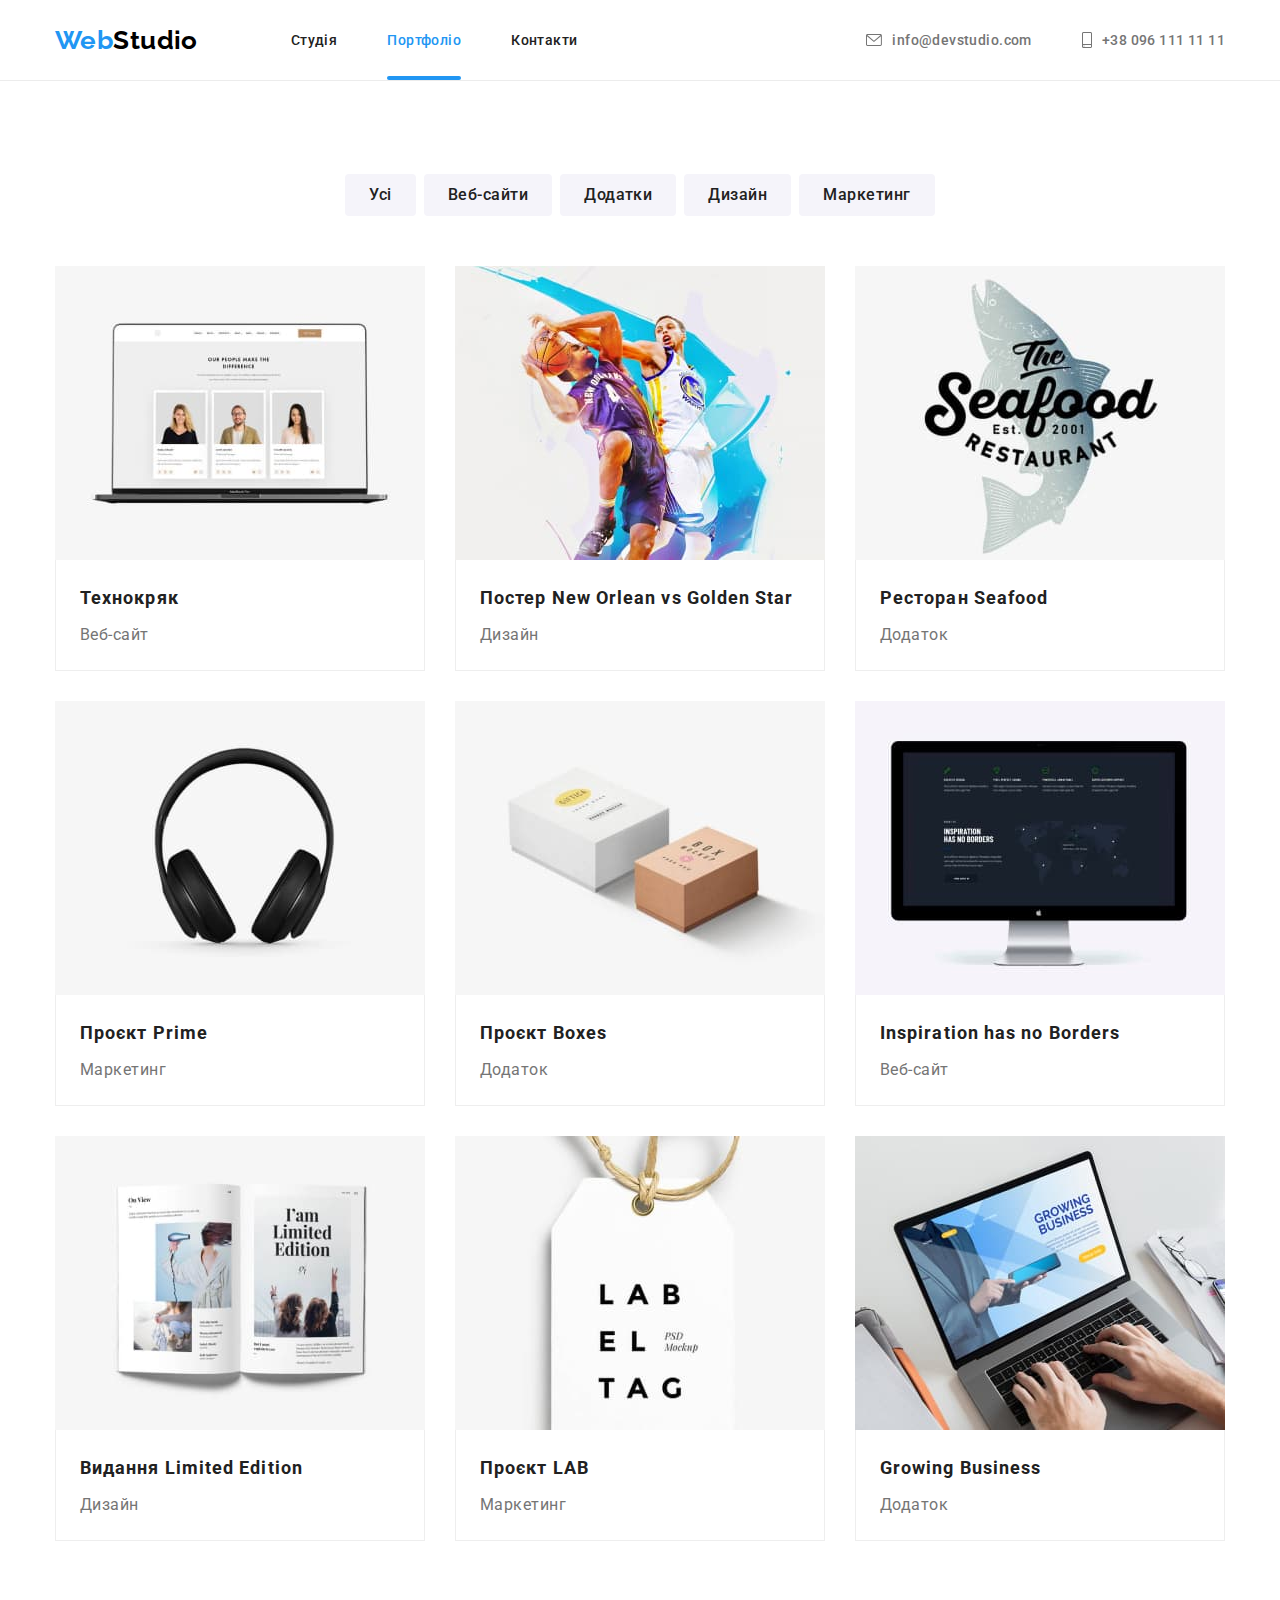
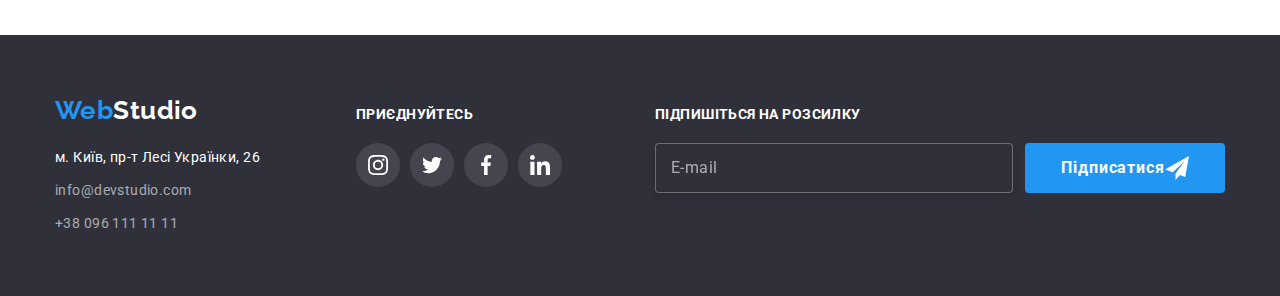
==== portfolio.html @ dfbb3720 "Initial commit" ====
<!DOCTYPE html>
<html lang="uk">
    <head>
        <meta charset="UTF-8">
        <meta http-equiv="X-UA-Compatible" content="IE=edge">
        <meta name="viewport" content="width=device-width, initial-scale=1.0">
        <link href="https://fonts.googleapis.com/css2?family=Montserrat:wght@400;700&family=Raleway:wght@700&family=Roboto:wght@400;500;700;900&display=swap" rel="stylesheet">
        <link rel="stylesheet" href="https://cdnjs.cloudflare.com/ajax/libs/modern-normalize/1.1.0/modern-normalize.min.css">
        <link rel="stylesheet" href="./css/styles.css">
        <title>WebStudio</title>
    </head>
<body>
    <header class="header">
        <div class="container nain-nav">
        <nav class="nav-header">
            <a class="logo-type" href="/"><span class="logo">Web</span>Studio</a>
            <ul class="site-nav items-nav">
                <li class="items"><a class="link" href="./index.html">Студія</a></li>
                <li class="items"><a class="link current" href="./portfolio.html">Портфоліо</a></li>
                <li class="items"><a class="link" href="#">Контакти</a></li>
            </ul>
        </nav>
        <ul class="auth-nav items-nav">
            <li class="items">
                <a class="link" href="mailto:info@devstudio.com">
                    <svg width="16" height="12"> 
                        <use href="./images/icons.svg#icon-envelope"></use>
                    </svg> 
                    info@devstudio.com
                </a>
            </li>
            <li class="items">
                 <a class="link" href="tel:+380961111111">
                     <svg width="10" height="16"> 
                     <use href="./images/icons.svg#icon-smartphone"></use>
                     </svg> +38 096 111 11 11
                    </a>
            </li>
        </ul>
        </div>
    </header>
    <main>
        <section class="section">
           <h1 class="visually-hidden">Наші проекти</h1>
           <div class="container">
                <ul class="about">
                    <li class="about-nav">
                        <button class="list-button" type="button">Усі</button>
                    </li>
                    <li class="about-nav">
                        <button class="list-button" type="button">Веб-сайти</button>
                    </li>   
                    <li class="about-nav">
                        <button class="list-button" type="button">Додатки</button>
                    </li>
                    <li class="about-nav">
                        <button class="list-button" type="button">Дизайн</button>
                    </li> 
                    <li class="about-nav">
                        <button class="list-button" type="button">Маркетинг</button>
                    </li>
                 </ul>
                 <ul class="flex-container">
                    <li class="flex-element">
                         <a class="box">
                            <div class="card-img">
                                <img class="pic" src="./images/tehnokryk.jpg" alt="Команда веб-сайту" width="370">
                                <div class="card-overlay">
                                     <p class="card-text"> Ресурс пропонує комплексні пропозиції з різним рівнем функціоналу та сервісів. Все це дозволить відвідувачу отримати вичерпні відомості про компанію чи приватну особу.</p>
                                </div>
                            </div>
                            <div class="carrent">
                                 <h2 class="heading" >Технокряк</h2>
                                 <p class="subtitle">Веб-сайт</p>
                             </div>
                         </a>
                    </li>
                    <li class="flex-element">
                         <a class="box">
                                <div class="card-img">
                                    <img class="pic" src="./images/orlean.jpg" alt="Два чоловіка грають в баскетбол" width="370">
                                    <div class="card-overlay">
                                         <p class="card-text"> Ресурс пропонує комплексні пропозиції з різним рівнем функціоналу та сервісів. Все це дозволить відвідувачу отримати вичерпні відомості про компанію чи приватну особу.</p>
                                    </div>
                                </div>
                                <div class="carrent">
                                    <h2 class="heading" >Постер New Orlean vs Golden Star</h2>
                                    <p class="subtitle">Дизайн</p>
                                </div>
                         </a>
                    </li>
                    <li class="flex-element">
                         <a class="box">
                            <div class="card-img">
                                <img class="pic" src="./images/seafood.jpg" alt="Логотип ресторану seafood" width="370">
                                <div class="card-overlay">
                                    <p class="card-text"> Ресурс пропонує комплексні пропозиції з різним рівнем функціоналу та сервісів. Все це дозволить відвідувачу отримати вичерпні відомості про компанію чи приватну особу.</p>
                               </div>
                            </div>
                            <div class="carrent">
                                 <h2 class="heading" >Ресторан Seafood</h2>
                                 <p class="subtitle">Додаток</p>
                             </div>
                         </a>
                    </li>
                    <li class="flex-element">
                          <a class="box">
                            <div class="card-img">
                                 <img class="pic" src="./images/prime.jpg" alt="Навушники" width="370">
                                 <div class="card-overlay">
                                     <p class="card-text"> Ресурс пропонує комплексні пропозиції з різним рівнем функціоналу та сервісів. Все це дозволить відвідувачу отримати вичерпні відомості про компанію чи приватну особу.</p>
                                 </div>
                            </div>
                                 <div class="carrent">
                                     <h2 class="heading" >Проєкт Prime</h2>
                                     <p class="subtitle">Маркетинг</p>
                                 </div>
                          </a>
                    </li>
                    <li class="flex-element">
                        <a class="box">
                            <div class="card-img">
                                 <img class="pic" src="./images/boxes.jpg" alt="Дві коробки" width="370">
                                 <div class="card-overlay">
                                     <p class="card-text"> Ресурс пропонує комплексні пропозиції з різним рівнем функціоналу та сервісів. Все це дозволить відвідувачу отримати вичерпні відомості про компанію чи приватну особу.</p>
                                </div>
                           </div>
                                 <div class="carrent">
                                     <h2 class="heading" >Проєкт Boxes</h2>
                                     <p class="subtitle">Додаток</p>
                                </div>
                        </a>
                    </li>
                    <li class="flex-element">
                        <a class="box">
                            <div class="card-img">
                                 <img class="pic" src="./images/borders.jpg" alt="Монітор" width="370">
                                 <div class="card-overlay">
                                     <p class="card-text"> Ресурс пропонує комплексні пропозиції з різним рівнем функціоналу та сервісів. Все це дозволить відвідувачу отримати вичерпні відомості про компанію чи приватну особу.</p>
                                </div>
                          </div>
                                 <div class="carrent">
                                     <h2 class="heading" >Inspiration has no Borders</h2>
                                     <p class="subtitle">Веб-сайт</p>
                                 </div>
                        </a>
                    </li>
                    <li class="flex-element">
                        <a class="box">
                             <div class="card-img">
                                 <img class="pic" src="./images/limited.jpg" alt="Розгорнутий журнал" width="370">
                                 <div class="card-overlay">
                                     <p class="card-text"> Ресурс пропонує комплексні пропозиції з різним рівнем функціоналу та сервісів. Все це дозволить відвідувачу отримати вичерпні відомості про компанію чи приватну особу.</p>
                                 </div>
                            </div>
                                 <div class="carrent">
                                     <h2 class="heading" >Видання Limited Edition</h2>
                                     <p class="subtitle">Дизайн</p>
                                 </div>
                        </a>
                    </li>
                    <li class="flex-element">
                        <a class="box">
                            <div class="card-img">
                                <img class="pic" src="./images/lab.jpg" alt="зображення ярлику" width="370">
                                <div class="card-overlay">
                                     <p class="card-text"> Ресурс пропонує комплексні пропозиції з різним рівнем функціоналу та сервісів. Все це дозволить відвідувачу отримати вичерпні відомості про компанію чи приватну особу.</p>
                                </div>
                           </div>
                                <div class="carrent">
                                    <h2 class="heading" >Проєкт LAB</h2>
                                    <p class="subtitle">Маркетинг</p>
                                </div> 
                        </a>   
                    </li>
                    <li class="flex-element">
                        <a class="box">
                            <div class="card-img">
                                <img class="pic" src="./images/growing.jpg" alt="Робота за ноутбуком" width="370">
                                <div class="card-overlay">
                                     <p class="card-text"> Ресурс пропонує комплексні пропозиції з різним рівнем функціоналу та сервісів. Все це дозволить відвідувачу отримати вичерпні відомості про компанію чи приватну особу.</p>
                               </div>
                          </div>
                                <div class="carrent">
                                    <h2 class="heading" >Growing Business</h2>
                                    <p class="subtitle">Додаток</p>
                                </div>
                        </a>     
                    </li>                                  
                </ul>
            </div>
        </section>
    </main>   
    <footer class="bottom"> 
        <div class="container footer-cont"> 
            <div class="footer">
                     <div class="foot">
                         <a class="logo-type one" href="/"><span class="logo">Web</span>Studio</a> 
                         <address> 
                             <ul> 
                                 <li class="basement logo-nav"> 
                                     <a class="list" href="https://goo.gl/maps/CPtrU1FHBa2aNyZL9" target="_blank" 
                                      rel="noopener noreferrer nofollow">м. Київ, пр-т Лесі Українки, 26</a> 
                                 </li> 
                                 <li class="basement"> 
                                      <a class="list item" href="mailto:info@devstudio.com">info@devstudio.com</a> 
                                </li> 
                                <li class="basement"> 
                                     <a class="list item" href="tel:+380961111111">+38 096 111 11 11</a> 
                                </li> 
                            </ul> 
                         </address>  
                     </div>
                     <div class="">             
                         <p class="footer-text">приєднуйтесь</p>
                         <ul class="social">
                            <li>
                                 <a href="#" class="footer-social">
                                    <svg width="20" height="20">
                                         <use href="./images/icons.svg#icon-instagram">
                                         </use> 
                                     </svg>
                                 </a>
                            </li>
                            <li>
                                <a href="#" class="footer-social">
                                    <svg width="20" height="20">
                                            <use href="./images/icons.svg#icon-twitter">
                                            </use> 
                                    </svg>
                                </a>
                            </li>
                            <li>
                                 <a href="#" class="footer-social">
                                     <svg width="20" height="20">
                                          <use href="./images/icons.svg#icon-facebook">
                                          </use> 
                                     </svg>
                                 </a>
                             </li>
                             <li>
                                <a href="#" class="footer-social">
                                     <svg width="20" height="20">
                                         <use href="./images/icons.svg#icon-linkedin">
                                         </use> 
                                     </svg>
                                 </a>
                             </li>
                         </ul>
                     </div>
            </div>
            <div class="footer-mail">
                <p class="footer-text"> Підпишіться на розсилку </p> 
                <form class="footer-form">
                    <label for="mail"></label>
                    <input class="footer-input" id="mail" type="email" name="mail" placeholder="E-mail"> 
                    <button class="buttons btn" type="submit">Підписатися
                        <svg class="btn-icon" width="24" height="24">
                            <use href="./images/icons.svg#icon-icon-send">
                            </use> 
                    </svg>
                    </button>
                </form>
        </div>
           
        </div> 
</footer>
</body>

</html>
---- css/styles.css ----
:root {
     --color-primery:#212121;
     --color-accent:#ffffff;
     --color-backgraund:#F5F5F5;
     --color-secondary:#757575;
     --color-brand: #2196f3;
}
body {
     color: var(--color-primery);
     font-family:"Roboto",sans-serif;
     font-size:14px;
     letter-spacing: 0.03em;
     margin-top: 80px;
      }
li{
     list-style:none;
}
h1,
h2,
h3,
p,
ul{
  margin: 0;
  padding: 0;
}
.container {
    max-width: 1200px;
    margin-left: auto;
    margin-right: auto;
    padding: 0 15px;
    }
.header {
      position: fixed;
      z-index: 1;
      width: 100%;
      top: 0;
      left: 0;
      display: block;
      border-bottom: 1px solid #ececec;
      background: var(--color-accent);
}
.nav-header {
     display:flex;
     align-items: center;
}
.nain-nav {
     display:flex;
     align-items: center;
    }
.site-nav {
     display:flex;
     margin-left: 93px;
     }

.site-nav .items:not(:last-child) {
     margin-right: 50px;
}

.site-nav .link {
     color: var(--color-primery);
     display: block;
     padding-top: 32px;
     padding-bottom: 32px;
}
.auth-nav {
     display:flex;
     margin-left: auto;
     } 
.items-nav .link.current{
      color: var(--color-brand);
 }
.current {
      position:relative;
      text-decoration:none;
}
.current::after {
      content: "";
      position:absolute;
      height:4px;
      left:0;
      bottom:0;
      display:block;
      width:100%;
      height:4px;
      border-radius:2px;
      background:var(--color-brand);
}

.auth-nav .items + .items {
     margin-left: 50px;
}
.logo-type{
     color:#000000;
     font-family: 'Raleway',sans-serif;
     font-weight: 700;
     font-size: 26px;
     line-height: 1.19;
     text-decoration: none;
}
.logo {
     color: var(--color-brand);
     text-decoration: none;  
}

.link {
     transition:color 250ms cubic-bezier(0.4, 0, 0.2, 1),
     fill 250ms cubic-bezier(0.4, 0, 0.2, 1) ;
     display: block;
     padding-top: 32px;
     padding-bottom: 32px;
      color: var(--color-secondary);
      font-weight: 500;
      text-decoration: none;
      display: flex;
      align-items: center;
      gap: 10px;
      fill: var(--color-secondary)
    }
.link:hover,
.link:focus{
    color:var(--color-brand);
    fill: var(--color-brand)
    }
    /* .items:hover .icon{
     fill: var(--color-brand);
} */

/* main */
.section {
        padding-top: 94px;
        padding-bottom: 94px;
        }
.hero {
    text-align: center;
    padding:200px 0;
    background: #2F303A;
    background-image:linear-gradient(
           rgba(47, 48, 58, 0.4),
           rgba(47, 48, 58, 0.4)
           ), 
           url(../images/company.jpg) ;
    background-repeat: no-repeat;
    background-size: cover;
    background-position: center;
    max-width: 1600px;
    height: 600px;
    margin-left: auto;
    margin-right: auto;
    }     
    
.section-caption {
         color: var(--color-accent);    
         font-weight: 900;
         font-size: 44px;
         line-height: 1.36;
         text-align: center;
         letter-spacing: 0.06em;
         text-transform: uppercase;
         margin-bottom: 30px;
         width: 696px;
         margin-top: 0;
         /* margin-bottom: 0; */
         margin-left: auto;
         margin-right: auto;
    }
.buttons {
          transition:color 250ms cubic-bezier(0.4, 0, 0.2, 1),
          box-shadow 250ms cubic-bezier(0.4, 0, 0.2, 1),
          background-color 250ms cubic-bezier(0.4, 0, 0.2, 1) ;
          padding:10px;           
          border-radius: 4px;
          color: var(--color-accent);
          background-color: var(--color-brand);
          font-weight: 700;
          font-size: 16px;
          line-height: 1.88;
          align-items: center;
          text-align: center;
          letter-spacing: 0.06em;
          cursor: pointer;
          font-family:"Roboto",sans-serif;
          border-color:transparent;
          width: 216px;
          height: 50px;
          }
.buttons:hover,
.buttons:focus { 
           color:var(--color-accent);
           background-color: #188ce8;
           box-shadow: 0px 4px 4px rgba(0, 0, 0, 0.15);
     }
     /* модальне вікно */
.backdrop {
     z-index: 999;
     padding: 94px 15px;
     position: fixed;
     top: 0;
     left: 0;
     width: 100%;
     height: 100%;
     background-color: rgba(0, 0, 0, 0.2);
     overflow-y: scroll;
     transition:all 250ms cubic-bezier(0.4, 0, 0.2, 1);
     }   
     
.backdrop.is-hidden {
     transform: scale(1.1);
     pointer-events: none;
     visibility: hidden;
     transition:all 250ms cubic-bezier(0.4, 0, 0.2, 1);
     }  
.modal {
     position: absolute;
     top: 50%;
     left: 50%;
     transform: translate(-50%, -50%);
     height: 581px;
     width: 528px;
     padding: 40px;
     background-color: var(--color-accent);
     box-shadow: 0px 1px 3px rgba(0, 0, 0, 0.12), 0px 1px 1px rgba(0, 0, 0, 0.14), 0px 2px 1px rgba(0, 0, 0, 0.2);
     border-radius: 4px;
}   
.button-close {
     position: absolute;
     top: 8px;
     right: 8px;
     width: 30px;
     height: 30px;
     padding: 5px 4px 6px 4px;
     border: 1px solid rgba(0, 0, 0, 0.1);
     background: var(--color-accent);
     border-radius: 50%;
     cursor: pointer;
     fill: #000;
     transition: fill 250ms cubic-bezier(0.4, 0, 0.2, 1);
}
.button-close:hover,
.button-close:focus {
     fill: var(--color-brand);
}
.modal-textarea:focus{
     border-color: var(--color-brand);
}
.modal-field {
     position: relative;
     flex-direction: column;
     margin-bottom: 10px;
     transition: fill 250ms cubic-bezier(0.4, 0, 0.2, 1);
}
.modal-field:focus-within .modal-icon{
     fill: var(--color-brand);
}
.modal-label {
    display: block; 
    font-size:12px;
    margin-bottom:4px ;
    line-height: 1.17;
    text-align: left;
    color: var(--color-secondary);
    letter-spacing: 0.01em;
    }
.modal-icon{
     position: absolute;
     top: 50%;
     left: 12px;
     fill:currentColor;
     transform: translateY(-50%);

     }
.modal-contact {
     position: relative;
}
.modal-input {
     width: 100%;
     padding: 11px 12px 11px 32px;
     border: 1px solid rgba(33, 33, 33, 0.2);
     border-radius: 4px;
     color: rgba(33, 33, 33, 0.2);
     outline: none;
     transition: border-color 250ms cubic-bezier(0.4, 0, 0.2, 1);
}
.modal-input:focus {
     border-color: var(--color-brand);
}
.modal-text {
     margin-bottom: 12px;
     font-weight: 700;
     font-size: 20px;
     line-height: 1.15;
     letter-spacing: 0.03em;
     color: var(--color-primery);
     text-align: center;
     }
.modal-textarea {
     resize:none;
     width: 100%;
     height: 120px;
     padding: 12px 16px;
     border:1px solid rgba(33, 33, 33, 0.2);
     border-radius: 4px;
     outline: none;
     margin-bottom: 10px;
     transition: border-color 250ms cubic-bezier(0.4, 0, 0.2, 1);
    }
.modal-textarea:focus{
     border-color: var(--color-brand);
}
.modal-checkbox:checked+.checkbox-label::before{
     opacity: 0;
     position: absolute;
     top: 0;
     left: 0;
     fill: currentColor;
 }
 .modal-checkbox:checked~.modal-icons{
     opacity: 1;
     top: 3px;
     left: 17px;
     align-items: center;
     justify-content: center;
     outline: none;
     position: absolute;
   }
.modal-icons {
     opacity: 0;
     top: 50%;
     left: 12px;
     fill:currentColor;
     position: absolute;
   }
.checkbox-label {
     position: relative;
     padding-left: 28px;
     font-weight: 400;
     font-size: 14px;
     line-height: 1.71;
     letter-spacing:0.03em;
     color: var(--color-secondary);
     align-items: center;
     
}

.checkbox-label::before {
     content: "";
     width: 16px;
     height: 15px;
     fill: rgba(33, 33, 33, 1);
     border:2px solid var(--color-primery);
     border-radius: 2px;
     top: 0;
     left: 0;
     position: absolute;
     align-items: center;
     justify-content: center;
     /* transition: transform 2500ms cubic-bezier(0.4, 0, 0.2, 1); */
   }
    .checkbox {
     margin-bottom: 20px;
     width: 100%;
}
    .btn-contact {
     width: 200px;
     height: 50px;
 }
 
 .modal-link{
     color: var(--color-brand);
 }

    
.work {
     display:flex;
    }
    .work>.work-item{
     flex-basis: 270px;
    }
     .work .work-item:not(:last-child){
    margin-right: 30px;
    } 
    
.headline {
       padding-bottom: 47px;
}
.featur {
     display: flex;
     width: 270px;
     height: 120px;
     justify-content: center;
     align-items: center;
     background-color:#f5f4fa;
     margin-bottom:30px;
     border-radius: 4px;

}
.visually-hidden {
         position: absolute;
         white-space: nowrap;
         width: 1px;
         height: 1px;
         overflow: hidden;
         border: 0;
         padding: 0;
         clip: rect(0 0 0 0);
         clip-path: inset(50%);
         margin: -1px;
}
.title {
        margin-bottom: 10px;

         font-weight: 700;
         text-transform: uppercase;
         font-size: 14px;
         letter-spacing: 0.03em;
}
.title-item {
          color: var(--color-secondary);
         font-family:"Roboto",sans-serif;
         font-weight: 400;
         /* font-size: 14px; */
         line-height: 1.71;
         letter-spacing: 0.03em;
}

.rov {
     padding-top: 47px;
}
.section-nav {
     background-color: #F5F5F5;
}
.subject {  
         margin-bottom: 50px;  

         font-weight: 700;
         font-size: 36px;
         line-height: 1.17;
         text-align: center;
       
        }
img {
     display: block;
     max-width: 100%;
     display: flex;
     height: auto;
}      
.img   {  
        display: flex;
    }       
.img .img-item:not(:last-child) {
        margin-right: 30px;
        }
.img-item {
         position: relative; 
         text-align: center;
         border-radius: 0px 0px 4px 4px;
         background-color: var(--color-accent);
        }
.meta {
     position: absolute;
     display: flex;
     bottom: 0;
     left: 0;
     background: rgba(47, 48, 58, 0.8);
     width: 100%;
     height: 70px;
     justify-content: center;
     align-items: center;
     } 
     .meta-nav {
          color: var(--color-accent);
          font-weight: 700;
          font-size: 14px;
          line-height: 1.14;
          letter-spacing: 0.03em;
          text-transform: uppercase;
     }       
.team {
          box-shadow: 0px 1px 3px rgba(0, 0, 0, 0.12), 0px 1px 1px rgba(0, 0, 0, 0.14), 0px 2px 1px rgba(0, 0, 0, 0.2);
        }
.name {   
         margin-bottom: 10px;    
         font-weight: 500;
         font-size: 16px;
         line-height: 1.19;           
         letter-spacing: 0.03em;
     }
.name-nav {
     padding-top: 30px;
     padding-bottom: 16px;
}
.social {
     display: flex;
     align-items: center;
     gap: 10px;
     justify-content: center;
     padding-bottom: 30px;
     }
.social-nav{
      transition:fill 250ms cubic-bezier(0.4, 0, 0.2, 1),
      background-color 250ms cubic-bezier(0.4, 0, 0.2, 1) ;
     display: flex;
     width: 44px;
     height: 44px;
     align-items: center;
     fill:#AFB1B8 ;
     border-radius: 50%;
     background-color: var(--color-accent);
     justify-content: center;
}
.social-nav:hover,
.social-nav:focus {
     background-color: var(--color-brand);
     fill: var(--color-accent);
}
.desc {
         font-size: 16px;
         line-height: 1.19;
         letter-spacing: 0.03em;    
         color: var(--color-secondary)
     }
.clients {
      transition:fill 250ms cubic-bezier(0.4, 0, 0.2, 1),
      border 250ms cubic-bezier(0.4, 0, 0.2, 1) ;
      display: flex;
      width:100%;
      height:100%;
      border: 1px solid #AFB1B8;
      border-radius: 4px;
      align-items: center;
      justify-content: center;
      fill: #afb1b8;
     }
     .clients:hover,
     .clients:focus{
        fill: var(--color-brand);
         border: 1px solid #2196f3;
     }
     .clients-item {
          width: 170px;
          height: 92px;
     }

.clients-list {
     display: flex;
     gap:30px;
     }

/* footer */
.bottom {
     position: relative;
     background-color: #2F303A;
    padding-top: 60px;
    padding-bottom: 60px;
    display: block;
   }
.footer-cont {
      display: flex;
      align-items: baseline;
   }

.basement:not(:last-child) {
    margin-bottom: 9px;
    }
.one {
     display: block;   
     color:var(--color-accent);
        margin-bottom: 20px;
      }
.list {
     transition:color 250ms cubic-bezier(0.4, 0, 0.2, 1);
         color: var(--color-accent);      
         letter-spacing: 0.03em;
         font-style:normal;
         text-decoration: none;
         line-height: 1.71;
}
.item {
        color: rgba(255, 255, 255, 0.6);
}

.list:hover,
.list:focus{
        color:var(--color-brand);
}
.footer-text {
    font-weight: 700;
    font-size: 14px;
    line-height: 1.14;
    letter-spacing: 0.03em;
    text-transform: uppercase;
    color: var(--color-accent);
    margin-bottom: 20px;
    margin-top: 0;

}
.footer{
     display: flex;
     align-items: baseline;
     flex-shrink: 0;
     }
.foot {
     margin-right: 70px;
     width: 231px;
}

     
.footer-social {
     transition:fill 250ms cubic-bezier(0.4, 0, 0.2, 1),
     background-color 250ms cubic-bezier(0.4, 0, 0.2, 1) ;
     display: flex;
     width: 44px;
     height: 44px;
     align-items: center;
     fill:var(--color-accent) ;
     border-radius: 50%;
     background-color:rgba(255, 255, 255, 0.1);
     justify-content: center;
     gap: 10px;
}
.footer-social:hover,
.footer-social:focus{
     background-color: var(--color-brand);
     fill: var(--color-accent);

}
.footer-mail {
     margin-left: 93px;
}
.footer-form {
   display: flex;
     }

.footer-input{
     width: 358px;
     height: 50px;
     margin-right: 12px;
     border: 1px solid rgba(255, 255, 255, 0.3);
     border-radius: 4px;
     background-color: #2f303a;
     filter: drop-shadow(0px 4px 4px rgba(0, 0, 0, 0.15)); 
     padding-left: 15px;  
     color:var(--color-accent)
    }
.btn {
     display: flex;
     justify-content: center;
     width: 200px;
     height: 50px;
     border: none;
    }
.btn-icon {
     fill: var(--color-accent);
}  
.footer-form input::placeholder{
     font-weight: 400;
     font-size: 16px;
     line-height: 1.25px;
     display: flex;
     align-items: center;
     letter-spacing: 0.03em;
     color: rgba(255, 255, 255, 0.6);
     
 }
 
/* Portfolio */
.about {
           display: flex;
           justify-content: center;
           margin-bottom: 50px;
        }
.about .about-nav:not(:last-child) {
          margin-right: 8px;
}
.flex-container {
    display:flex;
    flex-wrap:wrap;
}
.flex-element {
    /* border-bottom: 1px solid rgba(238, 238, 238, 1); */
    width: 370px;
    margin-right: 30px;
    margin-bottom: 30px;
}
.flex-element:nth-child(3n) {
     margin-right: 0;
 }
.flex-element:nth-last-child(-n + 3){
    margin-bottom:0;
}
.carrent {
     padding: 20px 24px;
     border-bottom: 1px solid rgba(238, 238, 238, 1);
     border-left: 1px solid rgba(238, 238, 238, 1);
     border-right: 1px solid rgba(238, 238, 238, 1);
}
.box {
     transition:box-shadow 250ms cubic-bezier(0.4, 0, 0.2, 1),
     background-color 250ms cubic-bezier(0.4, 0, 0.2, 1) ;
     display:block;
}
.box:hover,
.box:focus {
     background-color: var(--color-accent);
     box-shadow: 0px 1px 1px rgba(0, 0, 0, 0.12), 0px 4px 4px rgba(0, 0, 0, 0.06), 1px 4px 6px rgba(0, 0, 0, 0.16);

}
.card-img {
     position: relative;
     overflow: hidden;
    }
.card-overlay {
     position: absolute;
     background-color: rgba(33, 150, 243, 0.9);
     top: 0;
     left: 0;
     width: 100%;
     height: 100%;
     transform: translateY(100%);
     opacity: 0;
     transition:transform 250ms cubic-bezier(0.4, 0, 0.2, 1),
     opacity 250ms cubic-bezier(0.4, 0, 0.2, 1) ;
    }
.card-text {
     padding: 63px 24px;
     font-weight: 400;
     font-size: 18px;
     line-height: 2;
     letter-spacing: 0.03em;
     color: var(--color-accent);
     }
     .box:hover .card-overlay {
          transform: translateY(0);
          opacity: 1;
     }
.pic {
     display:flex;
}
.list-button {
     transition:color 250ms cubic-bezier(0.4, 0, 0.2, 1),
           background-color 250ms cubic-bezier(0.4, 0, 0.2, 1),
           box-shadow 250ms cubic-bezier(0.4, 0, 0.2, 1);
        border-radius: 4px;
        padding:6px 22px;
        /* min-width: 54px; */
         color:var(--color-primery);
         background-color:#f5f4fa;
         font-weight: 500;
         font-size: 16px;
         line-height: 1.63; 
         letter-spacing: 0.03em;
         cursor: pointer; 
         font-family:"Roboto",sans-serif;
         border-color: transparent;
         
}
.list-button:hover,
.list-button:focus {
         color: var(--color-accent);
         background-color: var(--color-brand);
         box-shadow: 0px 3px 1px rgba(0, 0, 0, 0.1), 0px 1px 2px rgba(0, 0, 0, 0.08), 0px 2px 2px rgba(0, 0, 0, 0.12)
}
.heading {
         margin-bottom: 4px;          
         font-weight: 700;
         font-size: 18px;
         line-height:2;           
         letter-spacing: 0.06em;
}
.subtitle {
         font-size: 16px;
         line-height: 1.88;          
         letter-spacing: 0.03em;    
         color: var(--color-secondary)
}
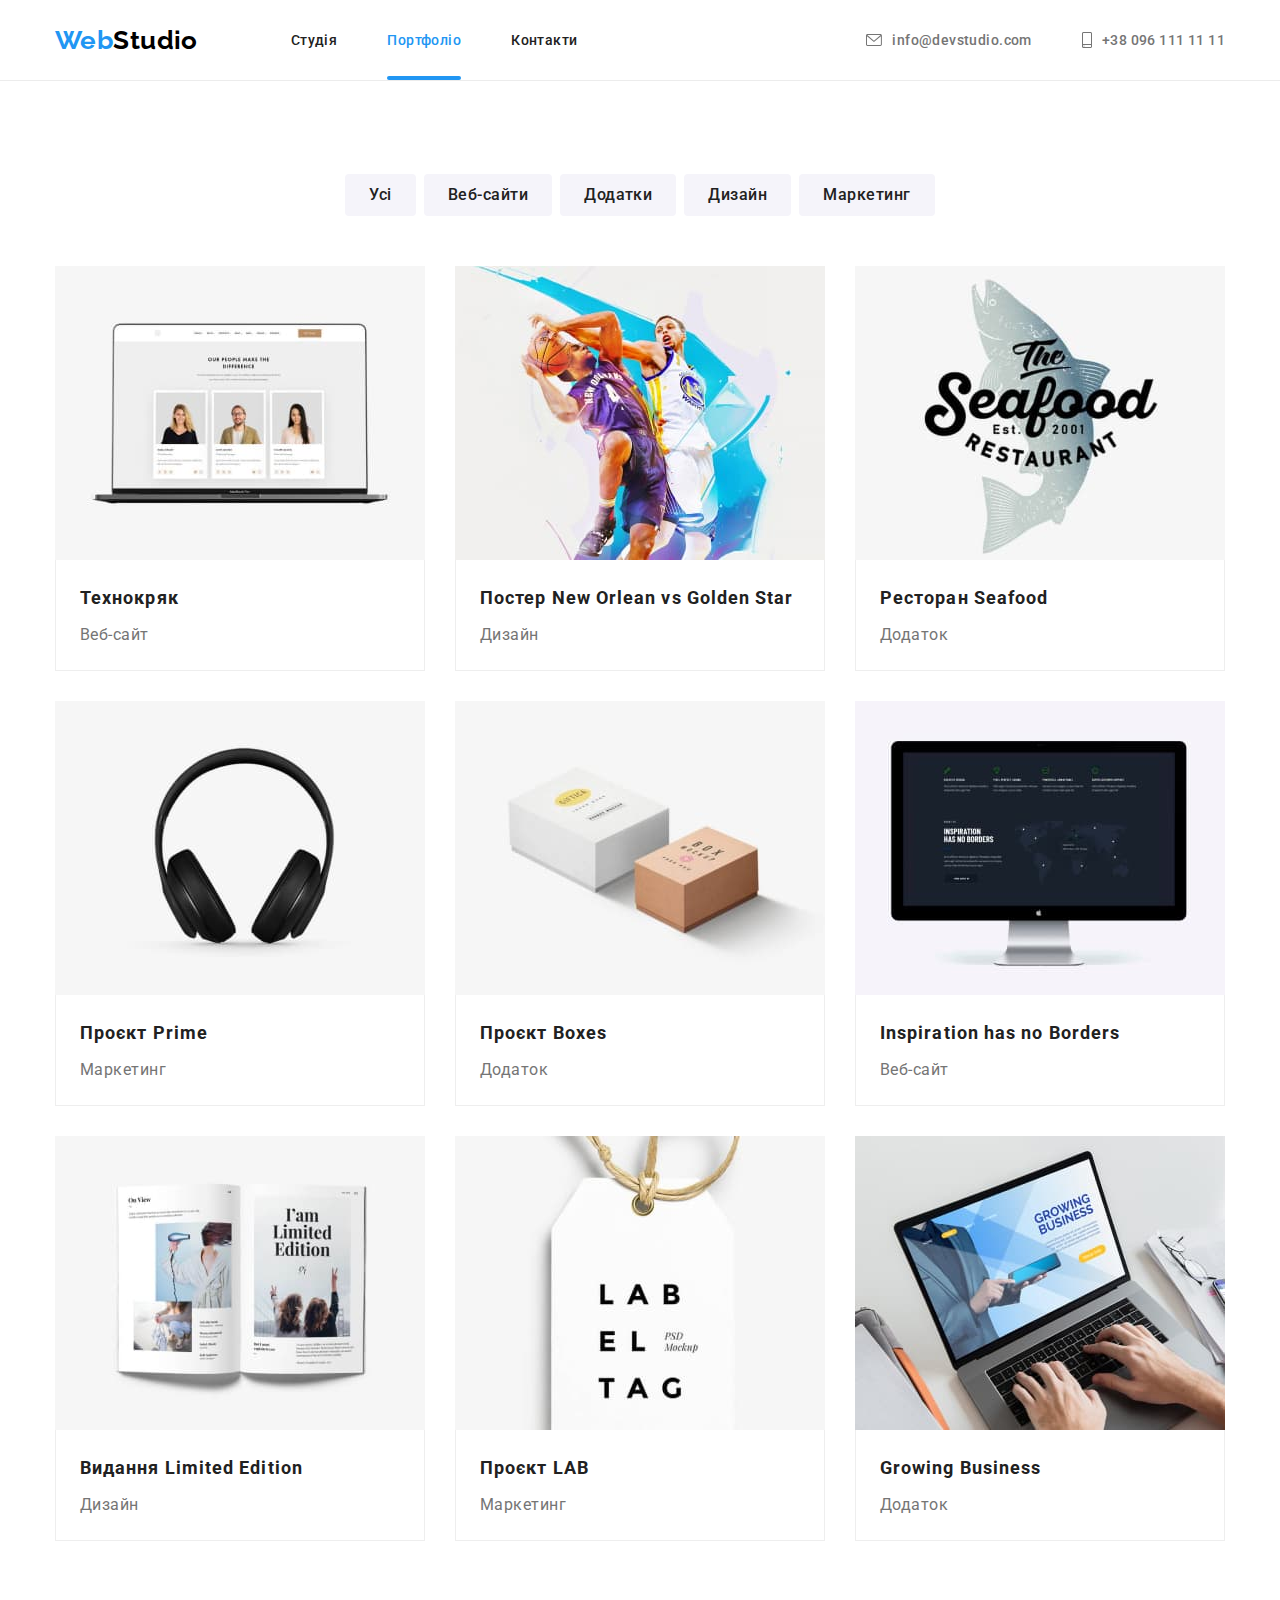
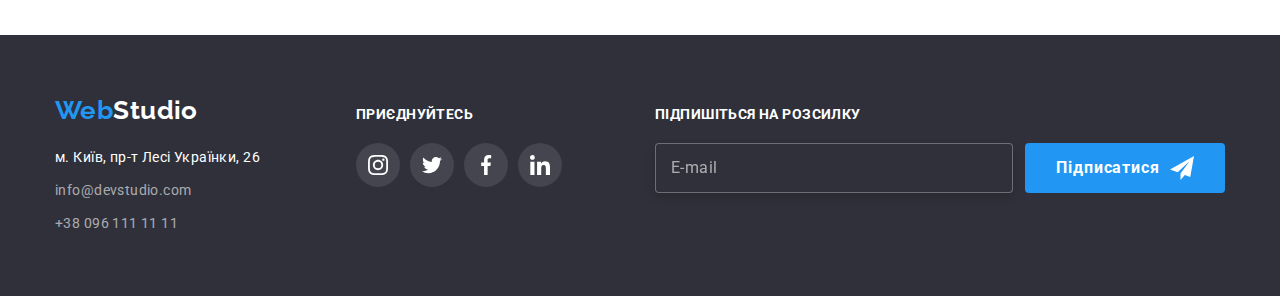
==== commit 5a6a594a: "робота з препроцесором та ВЕМ" ====
--- a/portfolio.html
+++ b/portfolio.html
@@ -6,184 +6,184 @@
         <meta name="viewport" content="width=device-width, initial-scale=1.0">
         <link href="https://fonts.googleapis.com/css2?family=Montserrat:wght@400;700&family=Raleway:wght@700&family=Roboto:wght@400;500;700;900&display=swap" rel="stylesheet">
         <link rel="stylesheet" href="https://cdnjs.cloudflare.com/ajax/libs/modern-normalize/1.1.0/modern-normalize.min.css">
-        <link rel="stylesheet" href="./css/styles.css">
+        <link rel="stylesheet" href="./css/main.css">
         <title>WebStudio</title>
     </head>
 <body>
     <header class="header">
-        <div class="container nain-nav">
-        <nav class="nav-header">
-            <a class="logo-type" href="/"><span class="logo">Web</span>Studio</a>
-            <ul class="site-nav items-nav">
-                <li class="items"><a class="link" href="./index.html">Студія</a></li>
-                <li class="items"><a class="link current" href="./portfolio.html">Портфоліо</a></li>
-                <li class="items"><a class="link" href="#">Контакти</a></li>
+        <div class="container header__wrapper">
+            <nav class="header__nav">
+                <a class="logo-header" href="/"><span class="logo__text">Web</span>Studio</a>
+                <ul class="site-nav">
+                    <li class="site-nav__items"><a class="site-nav__link" href="./index.html">Студія</a></li>
+                    <li class="site-nav__items"><a class="site-nav__link current" href="./portfolio.html">Портфоліо</a></li>
+                    <li class="site-nav__items"><a class="site-nav__link" href="#">Контакти</a></li>
+                </ul>
+            </nav>
+            <ul class="auth-nav">
+                <li class="auth-nav__items">
+                    <a class="auth-nav__link" href="mailto:info@devstudio.com">
+                        <svg width="16" height="12">
+                            <use href="./images/icons.svg#icon-envelope"></use>
+                        </svg>
+                        info@devstudio.com
+                    </a>
+                </li>
+                <li class="auth-nav__items">
+                    <a class="auth-nav__link" href="tel:+380961111111">
+                        <svg width="10" height="16">
+                            <use href="./images/icons.svg#icon-smartphone"></use>
+                        </svg> +38 096 111 11 11
+                    </a>
+                </li>
             </ul>
-        </nav>
-        <ul class="auth-nav items-nav">
-            <li class="items">
-                <a class="link" href="mailto:info@devstudio.com">
-                    <svg width="16" height="12"> 
-                        <use href="./images/icons.svg#icon-envelope"></use>
-                    </svg> 
-                    info@devstudio.com
-                </a>
-            </li>
-            <li class="items">
-                 <a class="link" href="tel:+380961111111">
-                     <svg width="10" height="16"> 
-                     <use href="./images/icons.svg#icon-smartphone"></use>
-                     </svg> +38 096 111 11 11
-                    </a>
-            </li>
-        </ul>
         </div>
     </header>
     <main>
         <section class="section">
            <h1 class="visually-hidden">Наші проекти</h1>
            <div class="container">
-                <ul class="about">
-                    <li class="about-nav">
-                        <button class="list-button" type="button">Усі</button>
-                    </li>
-                    <li class="about-nav">
-                        <button class="list-button" type="button">Веб-сайти</button>
+                <ul class="row">
+                    <li class="row__items">
+                        <button class="row__button" type="button">Усі</button>
+                    </li>
+                    <li class="row__items">
+                        <button class="row__button" type="button">Веб-сайти</button>
                     </li>   
-                    <li class="about-nav">
-                        <button class="list-button" type="button">Додатки</button>
-                    </li>
-                    <li class="about-nav">
-                        <button class="list-button" type="button">Дизайн</button>
+                    <li class="row__items">
+                        <button class="row__button" type="button">Додатки</button>
+                    </li>
+                    <li class="row__items">
+                        <button class="row__button" type="button">Дизайн</button>
                     </li> 
-                    <li class="about-nav">
-                        <button class="list-button" type="button">Маркетинг</button>
+                    <li class="row__items">
+                        <button class="row__button" type="button">Маркетинг</button>
                     </li>
                  </ul>
-                 <ul class="flex-container">
-                    <li class="flex-element">
-                         <a class="box">
-                            <div class="card-img">
-                                <img class="pic" src="./images/tehnokryk.jpg" alt="Команда веб-сайту" width="370">
-                                <div class="card-overlay">
-                                     <p class="card-text"> Ресурс пропонує комплексні пропозиції з різним рівнем функціоналу та сервісів. Все це дозволить відвідувачу отримати вичерпні відомості про компанію чи приватну особу.</p>
-                                </div>
-                            </div>
-                            <div class="carrent">
-                                 <h2 class="heading" >Технокряк</h2>
-                                 <p class="subtitle">Веб-сайт</p>
+                 <ul class="Portfolio-item">
+                    <li class="benefits">
+                         <a class="benefits__box">
+                            <div class="benefits__wrapper">
+                                <img src="./images/tehnokryk.jpg" alt="Команда веб-сайту" width="370">
+                                <div class="benefits__overlay">
+                                     <p class="benefits__text"> Ресурс пропонує комплексні пропозиції з різним рівнем функціоналу та сервісів. Все це дозволить відвідувачу отримати вичерпні відомості про компанію чи приватну особу.</p>
+                                </div>
+                            </div>
+                            <div class="benefits__footer">
+                                 <h2 class="benefits__title" >Технокряк</h2>
+                                 <p class="benefits__subtitle">Веб-сайт</p>
                              </div>
                          </a>
                     </li>
-                    <li class="flex-element">
-                         <a class="box">
-                                <div class="card-img">
+                    <li class="benefits">
+                         <a class="benefits__box">
+                                <div class="benefits__wrapper">
                                     <img class="pic" src="./images/orlean.jpg" alt="Два чоловіка грають в баскетбол" width="370">
-                                    <div class="card-overlay">
-                                         <p class="card-text"> Ресурс пропонує комплексні пропозиції з різним рівнем функціоналу та сервісів. Все це дозволить відвідувачу отримати вичерпні відомості про компанію чи приватну особу.</p>
+                                    <div class="benefits__overlay">
+                                         <p class="benefits__text"> Ресурс пропонує комплексні пропозиції з різним рівнем функціоналу та сервісів. Все це дозволить відвідувачу отримати вичерпні відомості про компанію чи приватну особу.</p>
                                     </div>
                                 </div>
-                                <div class="carrent">
-                                    <h2 class="heading" >Постер New Orlean vs Golden Star</h2>
-                                    <p class="subtitle">Дизайн</p>
+                                <div class="benefits__footer">
+                                    <h2 class="benefits__title" >Постер New Orlean vs Golden Star</h2>
+                                    <p class="benefits__subtitle">Дизайн</p>
                                 </div>
                          </a>
                     </li>
-                    <li class="flex-element">
-                         <a class="box">
-                            <div class="card-img">
+                    <li class="benefits">
+                         <a class="benefits__box">
+                            <div class="benefits__wrapper">
                                 <img class="pic" src="./images/seafood.jpg" alt="Логотип ресторану seafood" width="370">
-                                <div class="card-overlay">
-                                    <p class="card-text"> Ресурс пропонує комплексні пропозиції з різним рівнем функціоналу та сервісів. Все це дозволить відвідувачу отримати вичерпні відомості про компанію чи приватну особу.</p>
+                                <div class="benefits__overlay">
+                                    <p class="benefits__text"> Ресурс пропонує комплексні пропозиції з різним рівнем функціоналу та сервісів. Все це дозволить відвідувачу отримати вичерпні відомості про компанію чи приватну особу.</p>
                                </div>
                             </div>
-                            <div class="carrent">
-                                 <h2 class="heading" >Ресторан Seafood</h2>
-                                 <p class="subtitle">Додаток</p>
+                            <div class="benefits__footer">
+                                 <h2 class="benefits__title" >Ресторан Seafood</h2>
+                                 <p class="benefits__subtitle">Додаток</p>
                              </div>
                          </a>
                     </li>
-                    <li class="flex-element">
-                          <a class="box">
-                            <div class="card-img">
+                    <li class="benefits">
+                          <a class="benefits__box">
+                            <div class="benefits__wrapper">
                                  <img class="pic" src="./images/prime.jpg" alt="Навушники" width="370">
-                                 <div class="card-overlay">
-                                     <p class="card-text"> Ресурс пропонує комплексні пропозиції з різним рівнем функціоналу та сервісів. Все це дозволить відвідувачу отримати вичерпні відомості про компанію чи приватну особу.</p>
-                                 </div>
-                            </div>
-                                 <div class="carrent">
-                                     <h2 class="heading" >Проєкт Prime</h2>
-                                     <p class="subtitle">Маркетинг</p>
+                                 <div class="benefits__overlay">
+                                     <p class="benefits__text"> Ресурс пропонує комплексні пропозиції з різним рівнем функціоналу та сервісів. Все це дозволить відвідувачу отримати вичерпні відомості про компанію чи приватну особу.</p>
+                                 </div>
+                            </div>
+                                 <div class="benefits__footer">
+                                     <h2 class="benefits__title" >Проєкт Prime</h2>
+                                     <p class="benefits__subtitle">Маркетинг</p>
                                  </div>
                           </a>
                     </li>
-                    <li class="flex-element">
-                        <a class="box">
-                            <div class="card-img">
+                    <li class="benefits">
+                        <a class="benefits__box">
+                            <div class="benefits__wrapper">
                                  <img class="pic" src="./images/boxes.jpg" alt="Дві коробки" width="370">
-                                 <div class="card-overlay">
-                                     <p class="card-text"> Ресурс пропонує комплексні пропозиції з різним рівнем функціоналу та сервісів. Все це дозволить відвідувачу отримати вичерпні відомості про компанію чи приватну особу.</p>
+                                 <div class="benefits__overlay">
+                                     <p class="benefits__text"> Ресурс пропонує комплексні пропозиції з різним рівнем функціоналу та сервісів. Все це дозволить відвідувачу отримати вичерпні відомості про компанію чи приватну особу.</p>
                                 </div>
                            </div>
-                                 <div class="carrent">
-                                     <h2 class="heading" >Проєкт Boxes</h2>
-                                     <p class="subtitle">Додаток</p>
+                                 <div class="benefits__footer">
+                                     <h2 class="benefits__title" >Проєкт Boxes</h2>
+                                     <p class="benefits__subtitle">Додаток</p>
                                 </div>
                         </a>
                     </li>
-                    <li class="flex-element">
-                        <a class="box">
-                            <div class="card-img">
+                    <li class="benefits">
+                        <a class="benefits__box">
+                            <div class="benefits__wrapper">
                                  <img class="pic" src="./images/borders.jpg" alt="Монітор" width="370">
-                                 <div class="card-overlay">
-                                     <p class="card-text"> Ресурс пропонує комплексні пропозиції з різним рівнем функціоналу та сервісів. Все це дозволить відвідувачу отримати вичерпні відомості про компанію чи приватну особу.</p>
+                                 <div class="benefits__overlay">
+                                     <p class="benefits__text"> Ресурс пропонує комплексні пропозиції з різним рівнем функціоналу та сервісів. Все це дозволить відвідувачу отримати вичерпні відомості про компанію чи приватну особу.</p>
                                 </div>
                           </div>
-                                 <div class="carrent">
-                                     <h2 class="heading" >Inspiration has no Borders</h2>
-                                     <p class="subtitle">Веб-сайт</p>
+                                 <div class="benefits__footer">
+                                     <h2 class="benefits__title" >Inspiration has no Borders</h2>
+                                     <p class="benefits__subtitle">Веб-сайт</p>
                                  </div>
                         </a>
                     </li>
-                    <li class="flex-element">
-                        <a class="box">
-                             <div class="card-img">
+                    <li class="benefits">
+                        <a class="benefits__box">
+                             <div class="benefits__wrapper">
                                  <img class="pic" src="./images/limited.jpg" alt="Розгорнутий журнал" width="370">
-                                 <div class="card-overlay">
-                                     <p class="card-text"> Ресурс пропонує комплексні пропозиції з різним рівнем функціоналу та сервісів. Все це дозволить відвідувачу отримати вичерпні відомості про компанію чи приватну особу.</p>
-                                 </div>
-                            </div>
-                                 <div class="carrent">
-                                     <h2 class="heading" >Видання Limited Edition</h2>
-                                     <p class="subtitle">Дизайн</p>
+                                 <div class="benefits__overlay">
+                                     <p class="benefits__text"> Ресурс пропонує комплексні пропозиції з різним рівнем функціоналу та сервісів. Все це дозволить відвідувачу отримати вичерпні відомості про компанію чи приватну особу.</p>
+                                 </div>
+                            </div>
+                                 <div class="benefits__footer">
+                                     <h2 class="benefits__title" >Видання Limited Edition</h2>
+                                     <p class="benefits__subtitle">Дизайн</p>
                                  </div>
                         </a>
                     </li>
-                    <li class="flex-element">
-                        <a class="box">
-                            <div class="card-img">
+                    <li class="benefits">
+                        <a class="benefits__box">
+                            <div class="benefits__wrapper">
                                 <img class="pic" src="./images/lab.jpg" alt="зображення ярлику" width="370">
-                                <div class="card-overlay">
-                                     <p class="card-text"> Ресурс пропонує комплексні пропозиції з різним рівнем функціоналу та сервісів. Все це дозволить відвідувачу отримати вичерпні відомості про компанію чи приватну особу.</p>
+                                <div class="benefits__overlay">
+                                     <p class="benefits__text"> Ресурс пропонує комплексні пропозиції з різним рівнем функціоналу та сервісів. Все це дозволить відвідувачу отримати вичерпні відомості про компанію чи приватну особу.</p>
                                 </div>
                            </div>
-                                <div class="carrent">
-                                    <h2 class="heading" >Проєкт LAB</h2>
-                                    <p class="subtitle">Маркетинг</p>
+                                <div class="benefits__footer">
+                                    <h2 class="benefits__title" >Проєкт LAB</h2>
+                                    <p class="benefits__subtitle">Маркетинг</p>
                                 </div> 
                         </a>   
                     </li>
-                    <li class="flex-element">
-                        <a class="box">
-                            <div class="card-img">
+                    <li class="benefits">
+                        <a class="benefits__box">
+                            <div class="benefits__wrapper">
                                 <img class="pic" src="./images/growing.jpg" alt="Робота за ноутбуком" width="370">
-                                <div class="card-overlay">
-                                     <p class="card-text"> Ресурс пропонує комплексні пропозиції з різним рівнем функціоналу та сервісів. Все це дозволить відвідувачу отримати вичерпні відомості про компанію чи приватну особу.</p>
+                                <div class="benefits__overlay">
+                                     <p class="benefits__text"> Ресурс пропонує комплексні пропозиції з різним рівнем функціоналу та сервісів. Все це дозволить відвідувачу отримати вичерпні відомості про компанію чи приватну особу.</p>
                                </div>
                           </div>
-                                <div class="carrent">
-                                    <h2 class="heading" >Growing Business</h2>
-                                    <p class="subtitle">Додаток</p>
+                                <div class="benefits__footer">
+                                    <h2 class="benefits__title" >Growing Business</h2>
+                                    <p class="benefits__subtitle">Додаток</p>
                                 </div>
                         </a>     
                     </li>                                  
@@ -191,80 +191,81 @@
             </div>
         </section>
     </main>   
-    <footer class="bottom"> 
-        <div class="container footer-cont"> 
-            <div class="footer">
-                     <div class="foot">
-                         <a class="logo-type one" href="/"><span class="logo">Web</span>Studio</a> 
-                         <address> 
-                             <ul> 
-                                 <li class="basement logo-nav"> 
-                                     <a class="list" href="https://goo.gl/maps/CPtrU1FHBa2aNyZL9" target="_blank" 
-                                      rel="noopener noreferrer nofollow">м. Київ, пр-т Лесі Українки, 26</a> 
-                                 </li> 
-                                 <li class="basement"> 
-                                      <a class="list item" href="mailto:info@devstudio.com">info@devstudio.com</a> 
-                                </li> 
-                                <li class="basement"> 
-                                     <a class="list item" href="tel:+380961111111">+38 096 111 11 11</a> 
-                                </li> 
-                            </ul> 
-                         </address>  
-                     </div>
-                     <div class="">             
-                         <p class="footer-text">приєднуйтесь</p>
-                         <ul class="social">
-                            <li>
-                                 <a href="#" class="footer-social">
-                                    <svg width="20" height="20">
-                                         <use href="./images/icons.svg#icon-instagram">
-                                         </use> 
-                                     </svg>
-                                 </a>
+    <footer class="footer">
+        <div class="container footer__wrapper">
+            <div class="footer__box">
+                <div class="holder">
+                    <a class="logo-footer" href="/"><span class="logo__text">Web</span>Studio</a>
+                    <address>
+                        <ul>
+                            <li class="holder__items">
+                                <a class="holder__list" href="https://goo.gl/maps/CPtrU1FHBa2aNyZL9" target="_blank"
+                                    rel="noopener noreferrer nofollow">м. Київ, пр-т Лесі Українки, 26</a>
                             </li>
-                            <li>
-                                <a href="#" class="footer-social">
-                                    <svg width="20" height="20">
-                                            <use href="./images/icons.svg#icon-twitter">
-                                            </use> 
-                                    </svg>
-                                </a>
+                            <li class="holder__items">
+                                <a class="holder__list holder__list--color"
+                                    href="mailto:info@devstudio.com">info@devstudio.com</a>
                             </li>
-                            <li>
-                                 <a href="#" class="footer-social">
-                                     <svg width="20" height="20">
-                                          <use href="./images/icons.svg#icon-facebook">
-                                          </use> 
-                                     </svg>
-                                 </a>
-                             </li>
-                             <li>
-                                <a href="#" class="footer-social">
-                                     <svg width="20" height="20">
-                                         <use href="./images/icons.svg#icon-linkedin">
-                                         </use> 
-                                     </svg>
-                                 </a>
-                             </li>
-                         </ul>
-                     </div>
+                            <li class="holder__items">
+                                <a class="holder__list holder__list--color" href="tel:+380961111111">+38 096 111 11 11</a>
+                            </li>
+                        </ul>
+                    </address>
+                </div>
+                <div class="inner">
+                    <p class="inner__text">приєднуйтесь</p>
+                    <ul class="social">
+                        <li>
+                            <a href="#" class="social__link">
+                                <svg width="20" height="20">
+                                    <use href="./images/icons.svg#icon-instagram">
+                                    </use>
+                                </svg>
+                            </a>
+                        </li>
+                        <li>
+                            <a href="#" class="social__link">
+                                <svg width="20" height="20">
+                                    <use href="./images/icons.svg#icon-twitter">
+                                    </use>
+                                </svg>
+                            </a>
+                        </li>
+                        <li>
+                            <a href="#" class="social__link">
+                                <svg width="20" height="20">
+                                    <use href="./images/icons.svg#icon-facebook">
+                                    </use>
+                                </svg>
+                            </a>
+                        </li>
+                        <li>
+                            <a href="#" class="social__link">
+                                <svg width="20" height="20">
+                                    <use href="./images/icons.svg#icon-linkedin">
+                                    </use>
+                                </svg>
+                            </a>
+                        </li>
+                    </ul>
+                </div>
             </div>
-            <div class="footer-mail">
-                <p class="footer-text"> Підпишіться на розсилку </p> 
-                <form class="footer-form">
+            <div class="footer-wrap">
+                <p class="footer-wrap__text"> Підпишіться на розсилку </p>
+                <form class="footer-wrap__form">
                     <label for="mail"></label>
-                    <input class="footer-input" id="mail" type="email" name="mail" placeholder="E-mail"> 
+                    <input class="footer-wrap__input" id="mail" type="email" name="mail" placeholder="E-mail">
                     <button class="buttons btn" type="submit">Підписатися
-                        <svg class="btn-icon" width="24" height="24">
+                        <svg class="btn__icon" width="24" height="24">
                             <use href="./images/icons.svg#icon-icon-send">
-                            </use> 
-                    </svg>
+                            </use>
+                        </svg>
                     </button>
                 </form>
+            </div>
+    
         </div>
-           
-        </div> 
-</footer>
+    </footer>
 </body>
 
 </html>--- a/css/main.css
+++ b/css/main.css
@@ -0,0 +1,1003 @@
+:root {
+  --color-primery: #212121;
+  --color-accent: #ffffff;
+  --color-backgraund: #F5F5F5;
+  --color-secondary: #757575;
+  --color-brand: #2196f3;
+}
+
+body {
+  color: var(--color-primery);
+  font-family: "Roboto", sans-serif;
+  font-size: 14px;
+  letter-spacing: 0.03em;
+  margin-top: 80px;
+}
+
+li {
+  list-style: none;
+}
+
+h1,
+h2,
+h3,
+p,
+ul {
+  margin: 0;
+  padding: 0;
+}
+
+img {
+  display: block;
+  max-width: 100%;
+  display: -webkit-box;
+  display: -ms-flexbox;
+  display: flex;
+  height: auto;
+}
+
+.visually-hidden {
+  position: absolute;
+  white-space: nowrap;
+  width: 1px;
+  height: 1px;
+  overflow: hidden;
+  border: 0;
+  padding: 0;
+  clip: rect(0 0 0 0);
+  -webkit-clip-path: inset(50%);
+          clip-path: inset(50%);
+  margin: -1px;
+}
+
+.buttons {
+  -webkit-transition: color 250ms cubic-bezier(0.4, 0, 0.2, 1), background-color 250ms cubic-bezier(0.4, 0, 0.2, 1), -webkit-box-shadow 250ms cubic-bezier(0.4, 0, 0.2, 1);
+  transition: color 250ms cubic-bezier(0.4, 0, 0.2, 1), background-color 250ms cubic-bezier(0.4, 0, 0.2, 1), -webkit-box-shadow 250ms cubic-bezier(0.4, 0, 0.2, 1);
+  transition: color 250ms cubic-bezier(0.4, 0, 0.2, 1), box-shadow 250ms cubic-bezier(0.4, 0, 0.2, 1), background-color 250ms cubic-bezier(0.4, 0, 0.2, 1);
+  transition: color 250ms cubic-bezier(0.4, 0, 0.2, 1), box-shadow 250ms cubic-bezier(0.4, 0, 0.2, 1), background-color 250ms cubic-bezier(0.4, 0, 0.2, 1), -webkit-box-shadow 250ms cubic-bezier(0.4, 0, 0.2, 1);
+  padding: 10px;
+  border-radius: 4px;
+  color: var(--color-accent);
+  background-color: var(--color-brand);
+  font-weight: 700;
+  font-size: 16px;
+  line-height: 1.88;
+  -webkit-box-align: center;
+      -ms-flex-align: center;
+          align-items: center;
+  text-align: center;
+  letter-spacing: 0.06em;
+  cursor: pointer;
+  font-family: "Roboto", sans-serif;
+  border-color: transparent;
+  width: 216px;
+  height: 50px;
+}
+.buttons:hover, .buttons:focus {
+  color: var(--color-accent);
+  background-color: #188ce8;
+  -webkit-box-shadow: 0px 4px 4px rgba(0, 0, 0, 0.15);
+          box-shadow: 0px 4px 4px rgba(0, 0, 0, 0.15);
+}
+
+.container {
+  max-width: 1200px;
+  margin-left: auto;
+  margin-right: auto;
+  padding: 0 15px;
+}
+
+.current {
+  position: relative;
+  text-decoration: none;
+}
+.current::after {
+  content: "";
+  position: absolute;
+  height: 4px;
+  left: 0;
+  bottom: 0;
+  display: block;
+  width: 100%;
+  height: 4px;
+  border-radius: 2px;
+  background: var(--color-brand);
+}
+
+.site-nav__link.current {
+  color: var(--color-brand);
+}
+
+.hero {
+  text-align: center;
+  padding: 200px 0;
+  background: #2F303A;
+  background-image: -webkit-gradient(linear, left top, left bottom, from(rgba(47, 48, 58, 0.4)), to(rgba(47, 48, 58, 0.4))), url(../images/company.jpg);
+  background-image: linear-gradient(rgba(47, 48, 58, 0.4), rgba(47, 48, 58, 0.4)), url(../images/company.jpg);
+  background-repeat: no-repeat;
+  background-size: cover;
+  background-position: center;
+  max-width: 1600px;
+  height: 600px;
+  margin-left: auto;
+  margin-right: auto;
+}
+
+.hero-caption {
+  color: var(--color-accent);
+  font-weight: 900;
+  font-size: 44px;
+  line-height: 1.36;
+  text-align: center;
+  letter-spacing: 0.06em;
+  text-transform: uppercase;
+  width: 696px;
+  margin-bottom: 30px;
+  margin-top: 106px;
+  margin-left: auto;
+  margin-right: auto;
+}
+
+.logo-footer, .logo-header {
+  font-family: "Raleway", sans-serif;
+  font-weight: 700;
+  font-size: 26px;
+  line-height: 1.19;
+  text-decoration: none;
+}
+
+.logo-header {
+  color: #000000;
+}
+
+.logo-footer {
+  display: block;
+  color: var(--color-accent);
+  margin-bottom: 20px;
+}
+
+.logo__text {
+  color: var(--color-brand);
+  text-decoration: none;
+}
+
+.backdrop {
+  z-index: 999;
+  padding: 94px 15px;
+  position: fixed;
+  top: 0;
+  left: 0;
+  width: 100%;
+  height: 100%;
+  background-color: rgba(0, 0, 0, 0.2);
+  overflow-y: scroll;
+  -webkit-transition: all 250ms cubic-bezier(0.4, 0, 0.2, 1);
+  transition: all 250ms cubic-bezier(0.4, 0, 0.2, 1);
+}
+.backdrop.is-hidden {
+  -webkit-transform: scale(1.1);
+          transform: scale(1.1);
+  pointer-events: none;
+  visibility: hidden;
+  -webkit-transition: all 250ms cubic-bezier(0.4, 0, 0.2, 1);
+  transition: all 250ms cubic-bezier(0.4, 0, 0.2, 1);
+}
+
+.modal {
+  position: absolute;
+  top: 50%;
+  left: 50%;
+  -webkit-transform: translate(-50%, -50%);
+          transform: translate(-50%, -50%);
+  height: 581px;
+  width: 528px;
+  padding: 40px;
+  background-color: var(--color-accent);
+  -webkit-box-shadow: 0px 1px 3px rgba(0, 0, 0, 0.12), 0px 1px 1px rgba(0, 0, 0, 0.14), 0px 2px 1px rgba(0, 0, 0, 0.2);
+          box-shadow: 0px 1px 3px rgba(0, 0, 0, 0.12), 0px 1px 1px rgba(0, 0, 0, 0.14), 0px 2px 1px rgba(0, 0, 0, 0.2);
+  border-radius: 4px;
+}
+
+.modal__button-close {
+  position: absolute;
+  top: 8px;
+  right: 8px;
+  width: 30px;
+  height: 30px;
+  padding: 5px 4px 6px 4px;
+  border: 1px solid rgba(0, 0, 0, 0.1);
+  background: var(--color-accent);
+  border-radius: 50%;
+  cursor: pointer;
+  fill: #000;
+  -webkit-transition: fill 250ms cubic-bezier(0.4, 0, 0.2, 1);
+  transition: fill 250ms cubic-bezier(0.4, 0, 0.2, 1);
+}
+.modal__button-close:hover, .modal__button-close:focus {
+  fill: var(--color-brand);
+}
+
+.modal__field {
+  position: relative;
+  -webkit-box-orient: vertical;
+  -webkit-box-direction: normal;
+      -ms-flex-direction: column;
+          flex-direction: column;
+  margin-bottom: 10px;
+  -webkit-transition: fill 250ms cubic-bezier(0.4, 0, 0.2, 1);
+  transition: fill 250ms cubic-bezier(0.4, 0, 0.2, 1);
+}
+.modal__field:focus-within .modal__icon {
+  fill: var(--color-brand);
+}
+
+.modal__label {
+  display: block;
+  font-size: 12px;
+  margin-bottom: 4px;
+  line-height: 1.17;
+  text-align: left;
+  color: var(--color-secondary);
+  letter-spacing: 0.01em;
+}
+
+.modal__icon {
+  position: absolute;
+  top: 50%;
+  left: 12px;
+  fill: currentColor;
+  -webkit-transform: translateY(-50%);
+          transform: translateY(-50%);
+}
+
+.modal__contact {
+  position: relative;
+}
+
+.modal__input {
+  width: 100%;
+  padding: 11px 12px 11px 32px;
+  border: 1px solid rgba(33, 33, 33, 0.2);
+  border-radius: 4px;
+  color: rgba(33, 33, 33, 0.2);
+  outline: none;
+  -webkit-transition: border-color 250ms cubic-bezier(0.4, 0, 0.2, 1);
+  transition: border-color 250ms cubic-bezier(0.4, 0, 0.2, 1);
+}
+
+.modal__text {
+  margin-bottom: 12px;
+  font-weight: 700;
+  font-size: 20px;
+  line-height: 1.15;
+  letter-spacing: 0.03em;
+  color: var(--color-primery);
+  text-align: center;
+}
+
+.modal__textarea {
+  resize: none;
+  width: 100%;
+  height: 120px;
+  padding: 12px 16px;
+  border: 1px solid rgba(33, 33, 33, 0.2);
+  border-radius: 4px;
+  outline: none;
+  margin-bottom: 10px;
+  -webkit-transition: border-color 250ms cubic-bezier(0.4, 0, 0.2, 1);
+  transition: border-color 250ms cubic-bezier(0.4, 0, 0.2, 1);
+}
+.modal__textarea:focus {
+  border-color: var(--color-brand);
+}
+
+.checkbox__icon {
+  opacity: 0;
+  top: 50%;
+  left: 12px;
+  fill: currentColor;
+  position: absolute;
+}
+
+.checkbox {
+  margin-bottom: 20px;
+  width: 100%;
+  position: relative;
+  -webkit-box-orient: vertical;
+  -webkit-box-direction: normal;
+      -ms-flex-direction: column;
+          flex-direction: column;
+  margin-bottom: 10px;
+  -webkit-transition: fill 250ms cubic-bezier(0.4, 0, 0.2, 1);
+  transition: fill 250ms cubic-bezier(0.4, 0, 0.2, 1);
+}
+.checkbox:focus-within .modal__icon {
+  fill: var(--color-brand);
+}
+
+.checkbox__input:checked + .checkbox__label::before {
+  opacity: 0;
+  position: absolute;
+  top: 0;
+  left: 0;
+  fill: currentColor;
+}
+
+.checkbox__input:checked ~ .checkbox__icon {
+  opacity: 1;
+  top: 3px;
+  left: 17px;
+  -webkit-box-align: center;
+      -ms-flex-align: center;
+          align-items: center;
+  -webkit-box-pack: center;
+      -ms-flex-pack: center;
+          justify-content: center;
+  outline: none;
+  position: absolute;
+}
+
+.checkbox__label {
+  position: relative;
+  padding-left: 28px;
+  font-weight: 400;
+  font-size: 14px;
+  line-height: 1.71;
+  letter-spacing: 0.03em;
+  color: var(--color-secondary);
+  -webkit-box-align: center;
+      -ms-flex-align: center;
+          align-items: center;
+}
+.checkbox__label::before {
+  content: "";
+  width: 16px;
+  height: 15px;
+  fill: rgb(33, 33, 33);
+  border: 2px solid var(--color-primery);
+  border-radius: 2px;
+  top: 0;
+  left: 0;
+  position: absolute;
+  -webkit-box-align: center;
+      -ms-flex-align: center;
+          align-items: center;
+}
+
+.checkbox__button {
+  width: 200px;
+  height: 50px;
+  margin-top: 20px;
+}
+
+.checkbox__link {
+  color: var(--color-brand);
+}
+
+.footer {
+  position: relative;
+  background-color: #2F303A;
+  padding-top: 60px;
+  padding-bottom: 60px;
+  display: block;
+}
+
+.footer__wrapper {
+  display: -webkit-box;
+  display: -ms-flexbox;
+  display: flex;
+  -webkit-box-align: baseline;
+      -ms-flex-align: baseline;
+          align-items: baseline;
+}
+
+.footer__box {
+  display: -webkit-box;
+  display: -ms-flexbox;
+  display: flex;
+  -webkit-box-align: baseline;
+      -ms-flex-align: baseline;
+          align-items: baseline;
+  -ms-flex-negative: 0;
+      flex-shrink: 0;
+}
+
+.holder {
+  margin-right: 70px;
+  width: 231px;
+}
+
+.holder__items:not(:last-child) {
+  margin-bottom: 9px;
+}
+
+.holder__list {
+  -webkit-transition: color 250ms cubic-bezier(0.4, 0, 0.2, 1);
+  transition: color 250ms cubic-bezier(0.4, 0, 0.2, 1);
+  color: var(--color-accent);
+  letter-spacing: 0.03em;
+  font-style: normal;
+  text-decoration: none;
+  line-height: 1.71;
+}
+.holder__list:hover, .holder__list:focus {
+  color: var(--color-brand);
+}
+
+.holder__list--color {
+  color: rgba(255, 255, 255, 0.6);
+}
+
+.inner__text {
+  font-weight: 700;
+  font-size: 14px;
+  line-height: 1.14;
+  letter-spacing: 0.03em;
+  text-transform: uppercase;
+  color: var(--color-accent);
+  margin-bottom: 20px;
+  margin-top: 0;
+}
+
+.social__link {
+  -webkit-transition: fill 250ms cubic-bezier(0.4, 0, 0.2, 1), background-color 250ms cubic-bezier(0.4, 0, 0.2, 1);
+  transition: fill 250ms cubic-bezier(0.4, 0, 0.2, 1), background-color 250ms cubic-bezier(0.4, 0, 0.2, 1);
+  display: -webkit-box;
+  display: -ms-flexbox;
+  display: flex;
+  width: 44px;
+  height: 44px;
+  -webkit-box-align: center;
+      -ms-flex-align: center;
+          align-items: center;
+  fill: var(--color-accent);
+  border-radius: 50%;
+  background-color: rgba(255, 255, 255, 0.1);
+  -webkit-box-pack: center;
+      -ms-flex-pack: center;
+          justify-content: center;
+  gap: 10px;
+}
+.social__link:hover, .social__link:focus {
+  background-color: var(--color-brand);
+  fill: var(--color-accent);
+}
+
+.footer-wrap {
+  margin-left: 93px;
+}
+
+.footer-wrap__text {
+  font-weight: 700;
+  font-size: 14px;
+  line-height: 1.14;
+  letter-spacing: 0.03em;
+  text-transform: uppercase;
+  color: var(--color-accent);
+  margin-bottom: 20px;
+  margin-top: 0;
+}
+
+.footer-wrap__form {
+  display: -webkit-box;
+  display: -ms-flexbox;
+  display: flex;
+}
+
+.footer-wrap__input {
+  width: 358px;
+  height: 50px;
+  margin-right: 12px;
+  border: 1px solid rgba(255, 255, 255, 0.3);
+  border-radius: 4px;
+  background-color: #2f303a;
+  -webkit-filter: drop-shadow(0px 4px 4px rgba(0, 0, 0, 0.15));
+          filter: drop-shadow(0px 4px 4px rgba(0, 0, 0, 0.15));
+  padding-left: 15px;
+  color: var(--color-accent);
+}
+.footer-wrap__input::-webkit-input-placeholder {
+  font-weight: 400;
+  font-size: 16px;
+  line-height: 1.25px;
+  display: -webkit-box;
+  display: flex;
+  -webkit-box-align: center;
+          align-items: center;
+  letter-spacing: 0.03em;
+  color: rgba(255, 255, 255, 0.6);
+}
+.footer-wrap__input::-moz-placeholder {
+  font-weight: 400;
+  font-size: 16px;
+  line-height: 1.25px;
+  display: flex;
+  align-items: center;
+  letter-spacing: 0.03em;
+  color: rgba(255, 255, 255, 0.6);
+}
+.footer-wrap__input:-ms-input-placeholder {
+  font-weight: 400;
+  font-size: 16px;
+  line-height: 1.25px;
+  display: -ms-flexbox;
+  display: flex;
+  -ms-flex-align: center;
+      align-items: center;
+  letter-spacing: 0.03em;
+  color: rgba(255, 255, 255, 0.6);
+}
+.footer-wrap__input::-ms-input-placeholder {
+  font-weight: 400;
+  font-size: 16px;
+  line-height: 1.25px;
+  display: -ms-flexbox;
+  display: flex;
+  -ms-flex-align: center;
+      align-items: center;
+  letter-spacing: 0.03em;
+  color: rgba(255, 255, 255, 0.6);
+}
+.footer-wrap__input::placeholder {
+  font-weight: 400;
+  font-size: 16px;
+  line-height: 1.25px;
+  display: -webkit-box;
+  display: -ms-flexbox;
+  display: flex;
+  -webkit-box-align: center;
+      -ms-flex-align: center;
+          align-items: center;
+  letter-spacing: 0.03em;
+  color: rgba(255, 255, 255, 0.6);
+}
+
+.btn {
+  display: -webkit-box;
+  display: -ms-flexbox;
+  display: flex;
+  -webkit-box-pack: center;
+      -ms-flex-pack: center;
+          justify-content: center;
+  width: 200px;
+  height: 50px;
+  border: none;
+}
+
+.btn__icon {
+  fill: var(--color-accent);
+  margin-left: 10px;
+}
+
+.header {
+  position: fixed;
+  z-index: 1;
+  width: 100%;
+  top: 0;
+  left: 0;
+  display: block;
+  border-bottom: 1px solid #ececec;
+  background: var(--color-accent);
+}
+
+.header__nav {
+  display: -webkit-box;
+  display: -ms-flexbox;
+  display: flex;
+  -webkit-box-align: center;
+      -ms-flex-align: center;
+          align-items: center;
+}
+
+.header__wrapper {
+  display: -webkit-box;
+  display: -ms-flexbox;
+  display: flex;
+  -webkit-box-align: center;
+      -ms-flex-align: center;
+          align-items: center;
+}
+
+.site-nav {
+  display: -webkit-box;
+  display: -ms-flexbox;
+  display: flex;
+  margin-left: 93px;
+}
+
+.site-nav .site-nav__items:not(:last-child) {
+  margin-right: 50px;
+}
+
+.site-nav__link {
+  -webkit-transition: color 250ms cubic-bezier(0.4, 0, 0.2, 1), fill 250ms cubic-bezier(0.4, 0, 0.2, 1);
+  transition: color 250ms cubic-bezier(0.4, 0, 0.2, 1), fill 250ms cubic-bezier(0.4, 0, 0.2, 1);
+  padding-top: 32px;
+  padding-bottom: 32px;
+  color: inherit;
+  font-weight: 500;
+  text-decoration: none;
+  display: -webkit-box;
+  display: -ms-flexbox;
+  display: flex;
+  -webkit-box-align: center;
+      -ms-flex-align: center;
+          align-items: center;
+  gap: 10px;
+  fill: var(--color-secondary);
+}
+.site-nav__link:hover, .site-nav__link:focus {
+  color: var(--color-brand);
+  fill: var(--color-brand);
+}
+
+.auth-nav {
+  display: -webkit-box;
+  display: -ms-flexbox;
+  display: flex;
+  margin-left: auto;
+  color: var(--color-secondary);
+}
+
+.auth-nav__items {
+  margin-left: 50px;
+}
+
+.auth-nav__link {
+  -webkit-transition: color 250ms cubic-bezier(0.4, 0, 0.2, 1), fill 250ms cubic-bezier(0.4, 0, 0.2, 1);
+  transition: color 250ms cubic-bezier(0.4, 0, 0.2, 1), fill 250ms cubic-bezier(0.4, 0, 0.2, 1);
+  padding-top: 32px;
+  padding-bottom: 32px;
+  color: inherit;
+  font-weight: 500;
+  text-decoration: none;
+  display: -webkit-box;
+  display: -ms-flexbox;
+  display: flex;
+  -webkit-box-align: center;
+      -ms-flex-align: center;
+          align-items: center;
+  gap: 10px;
+  fill: var(--color-secondary);
+}
+.auth-nav__link:hover, .auth-nav__link:focus {
+  color: var(--color-brand);
+  fill: var(--color-brand);
+}
+
+.Portfolio-item {
+  display: -webkit-box;
+  display: -ms-flexbox;
+  display: flex;
+  -ms-flex-wrap: wrap;
+      flex-wrap: wrap;
+}
+
+.benefits {
+  width: 370px;
+  margin-right: 30px;
+  margin-bottom: 30px;
+}
+.benefits:nth-child(3n) {
+  margin-right: 0;
+}
+.benefits:nth-last-child(-n+3) {
+  margin-bottom: 0;
+}
+
+.benefits__box {
+  -webkit-transition: background-color 250ms cubic-bezier(0.4, 0, 0.2, 1), -webkit-box-shadow 250ms cubic-bezier(0.4, 0, 0.2, 1);
+  transition: background-color 250ms cubic-bezier(0.4, 0, 0.2, 1), -webkit-box-shadow 250ms cubic-bezier(0.4, 0, 0.2, 1);
+  transition: box-shadow 250ms cubic-bezier(0.4, 0, 0.2, 1), background-color 250ms cubic-bezier(0.4, 0, 0.2, 1);
+  transition: box-shadow 250ms cubic-bezier(0.4, 0, 0.2, 1), background-color 250ms cubic-bezier(0.4, 0, 0.2, 1), -webkit-box-shadow 250ms cubic-bezier(0.4, 0, 0.2, 1);
+  display: block;
+}
+.benefits__box:hover, .benefits__box:focus {
+  background-color: var(--color-accent);
+  -webkit-box-shadow: 0px 1px 1px rgba(0, 0, 0, 0.12), 0px 4px 4px rgba(0, 0, 0, 0.06), 1px 4px 6px rgba(0, 0, 0, 0.16);
+          box-shadow: 0px 1px 1px rgba(0, 0, 0, 0.12), 0px 4px 4px rgba(0, 0, 0, 0.06), 1px 4px 6px rgba(0, 0, 0, 0.16);
+}
+
+.benefits__wrapper {
+  position: relative;
+  overflow: hidden;
+}
+
+.benefits__overlay {
+  position: absolute;
+  background-color: rgba(33, 150, 243, 0.9);
+  top: 0;
+  left: 0;
+  width: 100%;
+  height: 100%;
+  -webkit-transform: translateY(100%);
+          transform: translateY(100%);
+  opacity: 0;
+  -webkit-transition: opacity 250ms cubic-bezier(0.4, 0, 0.2, 1), -webkit-transform 250ms cubic-bezier(0.4, 0, 0.2, 1);
+  transition: opacity 250ms cubic-bezier(0.4, 0, 0.2, 1), -webkit-transform 250ms cubic-bezier(0.4, 0, 0.2, 1);
+  transition: transform 250ms cubic-bezier(0.4, 0, 0.2, 1), opacity 250ms cubic-bezier(0.4, 0, 0.2, 1);
+  transition: transform 250ms cubic-bezier(0.4, 0, 0.2, 1), opacity 250ms cubic-bezier(0.4, 0, 0.2, 1), -webkit-transform 250ms cubic-bezier(0.4, 0, 0.2, 1);
+}
+
+.benefits__box:hover .benefits__overlay {
+  -webkit-transform: translateY(0);
+          transform: translateY(0);
+  opacity: 1;
+}
+
+.benefits__text {
+  padding: 63px 24px;
+  font-weight: 400;
+  font-size: 18px;
+  line-height: 2;
+  letter-spacing: 0.03em;
+  color: var(--color-accent);
+}
+
+.benefits__footer {
+  padding: 20px 24px;
+  border-bottom: 1px solid rgb(238, 238, 238);
+  border-left: 1px solid rgb(238, 238, 238);
+  border-right: 1px solid rgb(238, 238, 238);
+}
+
+.benefits__title {
+  margin-bottom: 4px;
+  font-weight: 700;
+  font-size: 18px;
+  line-height: 2;
+  letter-spacing: 0.06em;
+}
+
+.benefits__subtitle {
+  font-size: 16px;
+  line-height: 1.88;
+  letter-spacing: 0.03em;
+  color: var(--color-secondary);
+}
+
+.row {
+  display: -webkit-box;
+  display: -ms-flexbox;
+  display: flex;
+  -webkit-box-pack: center;
+      -ms-flex-pack: center;
+          justify-content: center;
+  margin-bottom: 50px;
+}
+
+.row__items:not(:last-child) {
+  margin-right: 8px;
+}
+
+.row__button {
+  -webkit-transition: color 250ms cubic-bezier(0.4, 0, 0.2, 1), background-color 250ms cubic-bezier(0.4, 0, 0.2, 1), -webkit-box-shadow 250ms cubic-bezier(0.4, 0, 0.2, 1);
+  transition: color 250ms cubic-bezier(0.4, 0, 0.2, 1), background-color 250ms cubic-bezier(0.4, 0, 0.2, 1), -webkit-box-shadow 250ms cubic-bezier(0.4, 0, 0.2, 1);
+  transition: color 250ms cubic-bezier(0.4, 0, 0.2, 1), background-color 250ms cubic-bezier(0.4, 0, 0.2, 1), box-shadow 250ms cubic-bezier(0.4, 0, 0.2, 1);
+  transition: color 250ms cubic-bezier(0.4, 0, 0.2, 1), background-color 250ms cubic-bezier(0.4, 0, 0.2, 1), box-shadow 250ms cubic-bezier(0.4, 0, 0.2, 1), -webkit-box-shadow 250ms cubic-bezier(0.4, 0, 0.2, 1);
+  border-radius: 4px;
+  padding: 6px 22px;
+  color: var(--color-primery);
+  background-color: #f5f4fa;
+  font-weight: 500;
+  font-size: 16px;
+  line-height: 1.63;
+  letter-spacing: 0.03em;
+  cursor: pointer;
+  font-family: "Roboto", sans-serif;
+  border-color: transparent;
+}
+.row__button:hover, .row__button:focus {
+  color: var(--color-accent);
+  background-color: var(--color-brand);
+  -webkit-box-shadow: 0px 3px 1px rgba(0, 0, 0, 0.1), 0px 1px 2px rgba(0, 0, 0, 0.08), 0px 2px 2px rgba(0, 0, 0, 0.12);
+          box-shadow: 0px 3px 1px rgba(0, 0, 0, 0.1), 0px 1px 2px rgba(0, 0, 0, 0.08), 0px 2px 2px rgba(0, 0, 0, 0.12);
+}
+
+.section.activity {
+  padding-top: 0;
+}
+
+.work {
+  display: -webkit-box;
+  display: -ms-flexbox;
+  display: flex;
+}
+
+.work__item {
+  position: relative;
+  text-align: center;
+  border-radius: 0px 0px 4px 4px;
+  background-color: var(--color-accent);
+}
+.work__item:not(:last-child) {
+  margin-right: 30px;
+}
+
+.work__wrapper {
+  position: absolute;
+  display: -webkit-box;
+  display: -ms-flexbox;
+  display: flex;
+  bottom: 0;
+  left: 0;
+  background: rgba(47, 48, 58, 0.8);
+  width: 100%;
+  height: 70px;
+  -webkit-box-pack: center;
+      -ms-flex-pack: center;
+          justify-content: center;
+  -webkit-box-align: center;
+      -ms-flex-align: center;
+          align-items: center;
+}
+
+.work__title {
+  color: var(--color-accent);
+  font-weight: 700;
+  font-size: 14px;
+  line-height: 1.14;
+  letter-spacing: 0.03em;
+  text-transform: uppercase;
+}
+
+.clients {
+  display: -webkit-box;
+  display: -ms-flexbox;
+  display: flex;
+  gap: 30px;
+}
+.clients__item {
+  width: 170px;
+  height: 92px;
+}
+
+.clients__link {
+  -webkit-transition: fill 250ms cubic-bezier(0.4, 0, 0.2, 1), border 250ms cubic-bezier(0.4, 0, 0.2, 1);
+  transition: fill 250ms cubic-bezier(0.4, 0, 0.2, 1), border 250ms cubic-bezier(0.4, 0, 0.2, 1);
+  display: -webkit-box;
+  display: -ms-flexbox;
+  display: flex;
+  width: 100%;
+  height: 100%;
+  border: 1px solid #AFB1B8;
+  border-radius: 4px;
+  -webkit-box-align: center;
+      -ms-flex-align: center;
+          align-items: center;
+  -webkit-box-pack: center;
+      -ms-flex-pack: center;
+          justify-content: center;
+  fill: #afb1b8;
+}
+.clients__link__link:hover, .clients__link__link:focus {
+  fill: var(--color-brand);
+  border: 1px solid #2196f3;
+}
+
+.features {
+  display: -webkit-box;
+  display: -ms-flexbox;
+  display: flex;
+  padding-bottom: 47px;
+  line-height: 1.71;
+}
+.features__item:not(:last-child) {
+  margin-right: 30px;
+}
+
+.features__wrapper {
+  display: -webkit-box;
+  display: -ms-flexbox;
+  display: flex;
+  width: 270px;
+  height: 120px;
+  -webkit-box-pack: center;
+      -ms-flex-pack: center;
+          justify-content: center;
+  -webkit-box-align: center;
+      -ms-flex-align: center;
+          align-items: center;
+  background-color: #f5f4fa;
+  margin-bottom: 30px;
+  border-radius: 4px;
+}
+
+.features__title {
+  margin-bottom: 10px;
+  font-weight: 700;
+  text-transform: uppercase;
+  font-size: 14px;
+  letter-spacing: 0.03em;
+}
+
+.features__text {
+  color: var(--color-secondary);
+  letter-spacing: 0.03em;
+}
+
+.section--color {
+  background-color: #F5F4FA;
+}
+
+.team {
+  position: relative;
+  text-align: center;
+  border-radius: 0px 0px 4px 4px;
+  background-color: var(--color-accent);
+  -webkit-box-shadow: 0px 1px 3px rgba(0, 0, 0, 0.12), 0px 1px 1px rgba(0, 0, 0, 0.14), 0px 2px 1px rgba(0, 0, 0, 0.2);
+          box-shadow: 0px 1px 3px rgba(0, 0, 0, 0.12), 0px 1px 1px rgba(0, 0, 0, 0.14), 0px 2px 1px rgba(0, 0, 0, 0.2);
+}
+.team:not(:last-child) {
+  margin-right: 30px;
+}
+
+.team__name {
+  margin-bottom: 10px;
+  font-weight: 500;
+  font-size: 16px;
+  line-height: 1.19;
+  letter-spacing: 0.03em;
+}
+
+.team__wrapper {
+  padding-top: 30px;
+  padding-bottom: 16px;
+}
+
+.social {
+  display: -webkit-box;
+  display: -ms-flexbox;
+  display: flex;
+  -webkit-box-align: center;
+      -ms-flex-align: center;
+          align-items: center;
+  gap: 10px;
+  -webkit-box-pack: center;
+      -ms-flex-pack: center;
+          justify-content: center;
+  padding-bottom: 30px;
+}
+
+.social__nav {
+  -webkit-transition: fill 250ms cubic-bezier(0.4, 0, 0.2, 1), background-color 250ms cubic-bezier(0.4, 0, 0.2, 1);
+  transition: fill 250ms cubic-bezier(0.4, 0, 0.2, 1), background-color 250ms cubic-bezier(0.4, 0, 0.2, 1);
+  display: -webkit-box;
+  display: -ms-flexbox;
+  display: flex;
+  width: 44px;
+  height: 44px;
+  -webkit-box-align: center;
+      -ms-flex-align: center;
+          align-items: center;
+  fill: #AFB1B8;
+  border-radius: 50%;
+  background-color: var(--color-accent);
+  -webkit-box-pack: center;
+      -ms-flex-pack: center;
+          justify-content: center;
+}
+.social__nav:hover, .social__nav:focus {
+  background-color: var(--color-brand);
+  fill: var(--color-accent);
+}
+
+.team__text {
+  font-size: 16px;
+  line-height: 1.19;
+  letter-spacing: 0.03em;
+  color: var(--color-secondary);
+}
+
+.section {
+  padding-top: 94px;
+  padding-bottom: 94px;
+}
+
+.title {
+  margin-bottom: 50px;
+  font-weight: 700;
+  font-size: 36px;
+  line-height: 1.17;
+  text-align: center;
+}/*# sourceMappingURL=main.css.map */